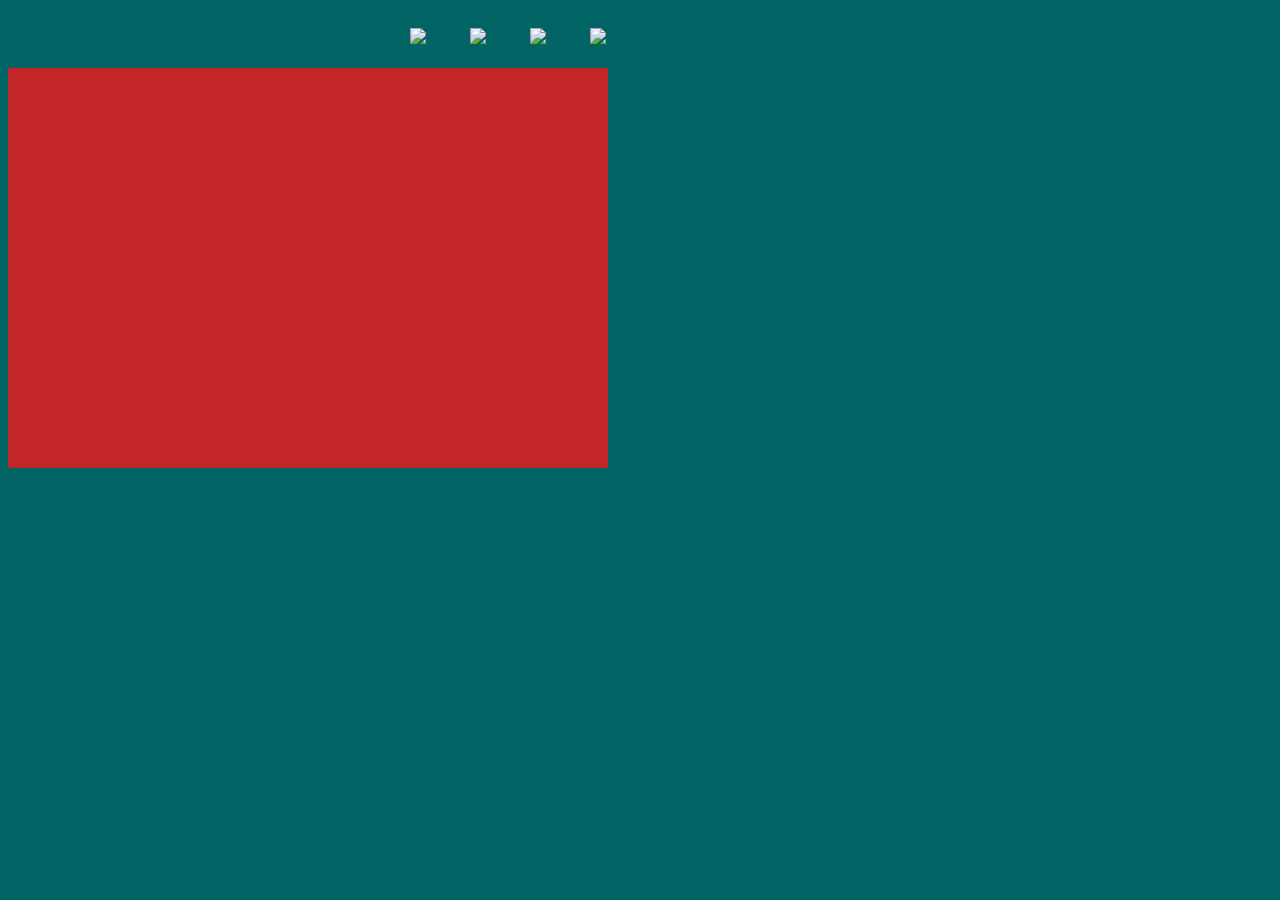
==== index2.html @ 06e4dbfc "Add files via upload" ====
<!DOCTYPE html>
<html lang="">
  <head>
    <meta charset="utf-8">
    <meta name="viewport" content="width=device-width, initial-scale=1.0">
    <title>Replace with Your Name</title>
    <link rel="stylesheet" href="style.css">
    <script src="p5/p5.min.js"></script>
    <script src="p5/p5.js></script>
    <script src="p5/p5.dom.min.js"></script>
    <script src="p5/p5.sound.min.js"></script>
    <script src="sketch.js"></script>
  </head>
  <body>

  <div id="header"></div>
      
  <div id="portfolio">
    <img src="img/img1.jpg">
    <img src="img/img2.png">
    <img src="img/img3.jpg">
    <img src="img/img4.jpg">
  </div>  

  
  </body>
</html>
---- style.css ----
﻿html {
    margin: 0;
}

body {
    background-color: rgb(0,100,100);
}

#header{
    margin:0;
}

#portfolio {
    max-width: 500px;
    margin:auto;
}

#portfolio img{
    max-width: 500px;
    padding: 20px;

}
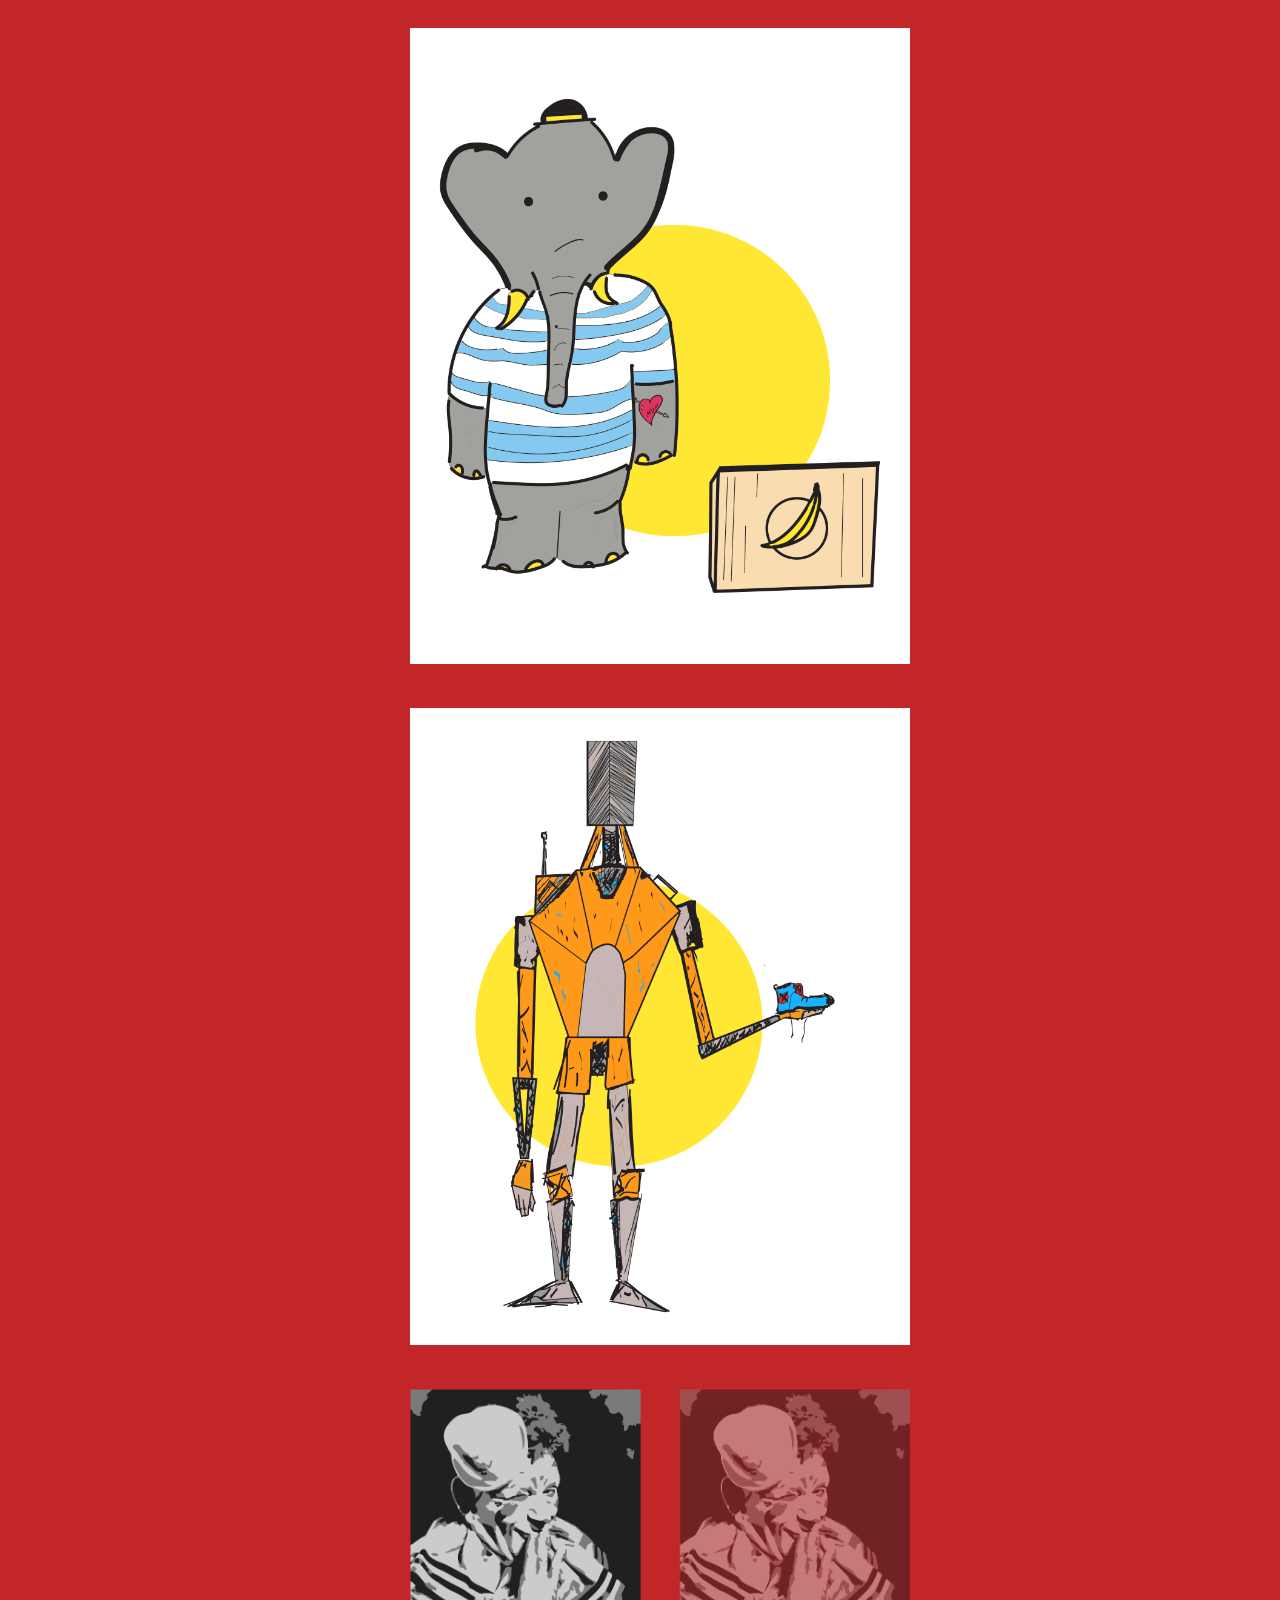
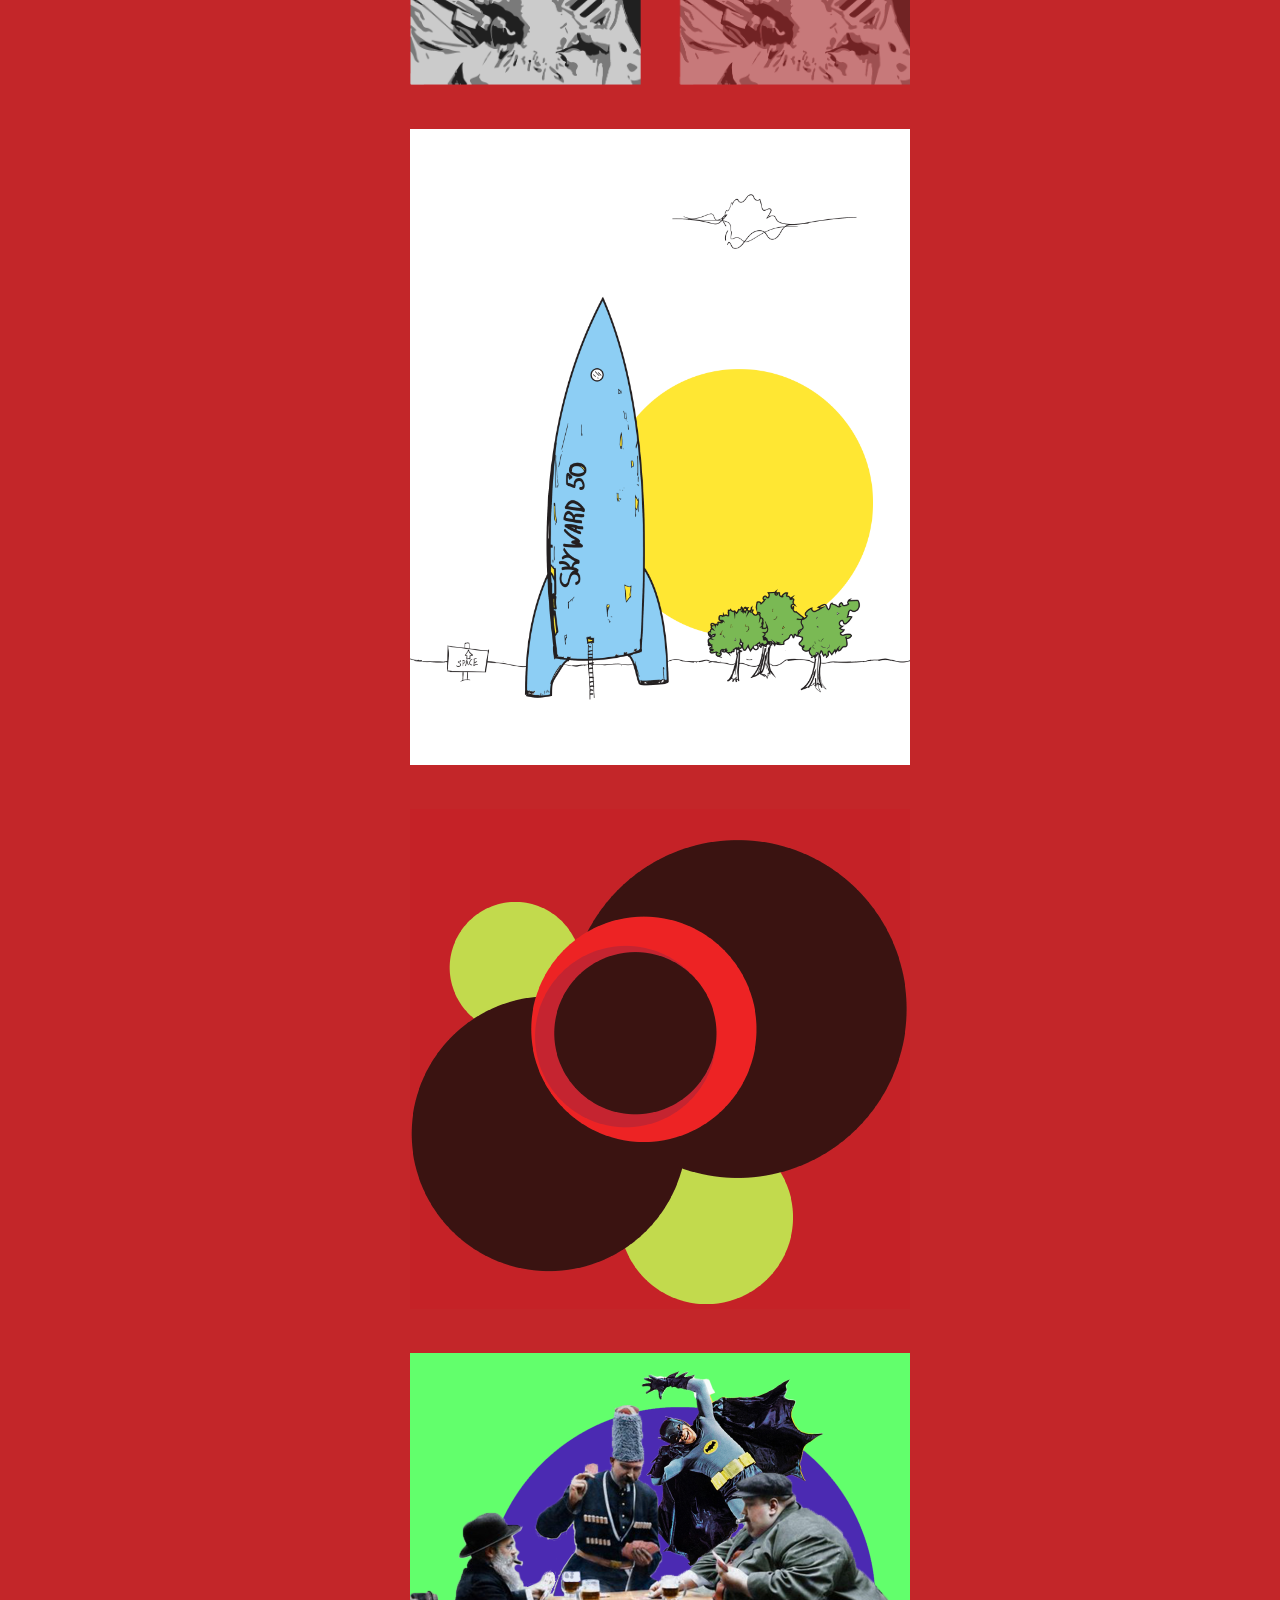
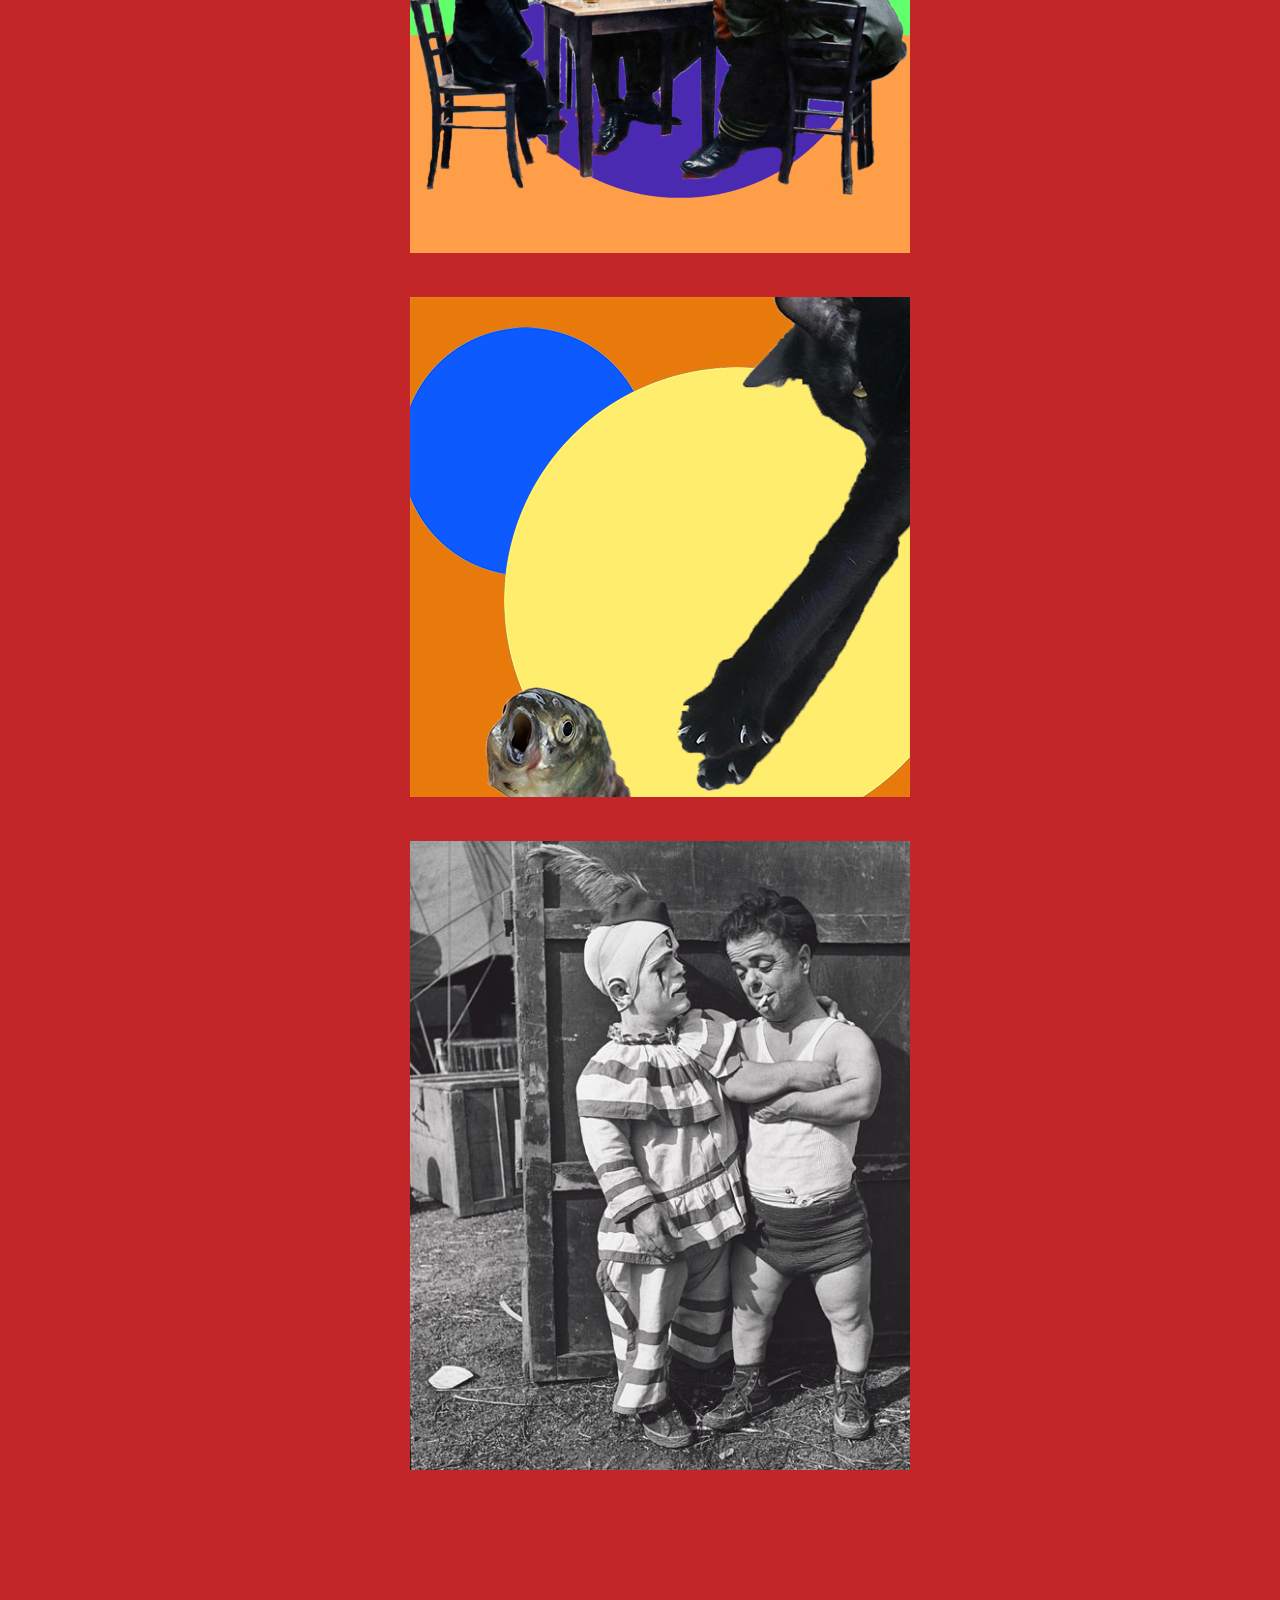
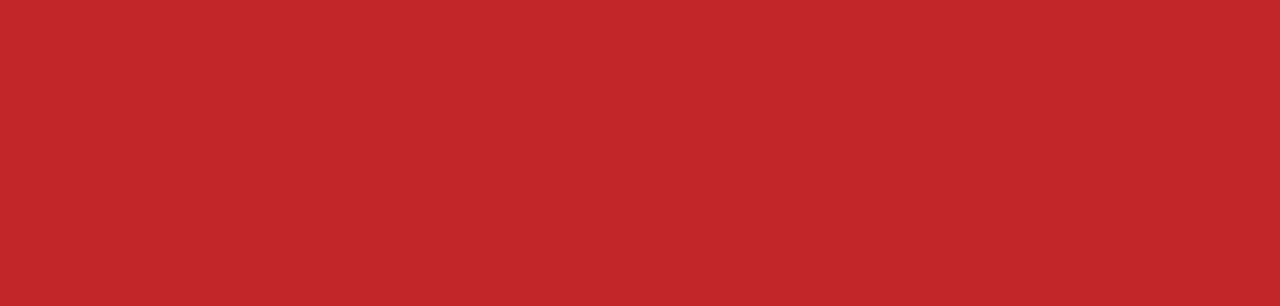
==== commit 48b1668f: "Add files via upload" ====
--- a/index2.html
+++ b/index2.html
@@ -3,7 +3,7 @@
   <head>
     <meta charset="utf-8">
     <meta name="viewport" content="width=device-width, initial-scale=1.0">
-    <title>Replace with Your Name</title>
+    <title>Jackson Williams</title>
     <link rel="stylesheet" href="style.css">
     <script src="p5/p5.min.js"></script>
     <script src="p5/p5.js></script>
@@ -16,10 +16,14 @@
   <div id="header"></div>
       
   <div id="portfolio">
-    <img src="img/img1.jpg">
-    <img src="img/img2.png">
-    <img src="img/img3.jpg">
-    <img src="img/img4.jpg">
+    <img src="img/01.png">
+    <img src="img/02.png">
+    <img src="img/03.png">
+    <img src="img/04.png">
+    <img src="img/05.png">
+    <img src="img/06.png">
+    <img src="img/07.jpg">
+    <img src="img/08.jpg">
   </div>  
 
   
--- a/style.css
+++ b/style.css
@@ -3,7 +3,7 @@
 }
 
 body {
-    background-color: rgb(0,100,100);
+    background-color: rgb(195, 38, 41);
 }
 
 #header{
